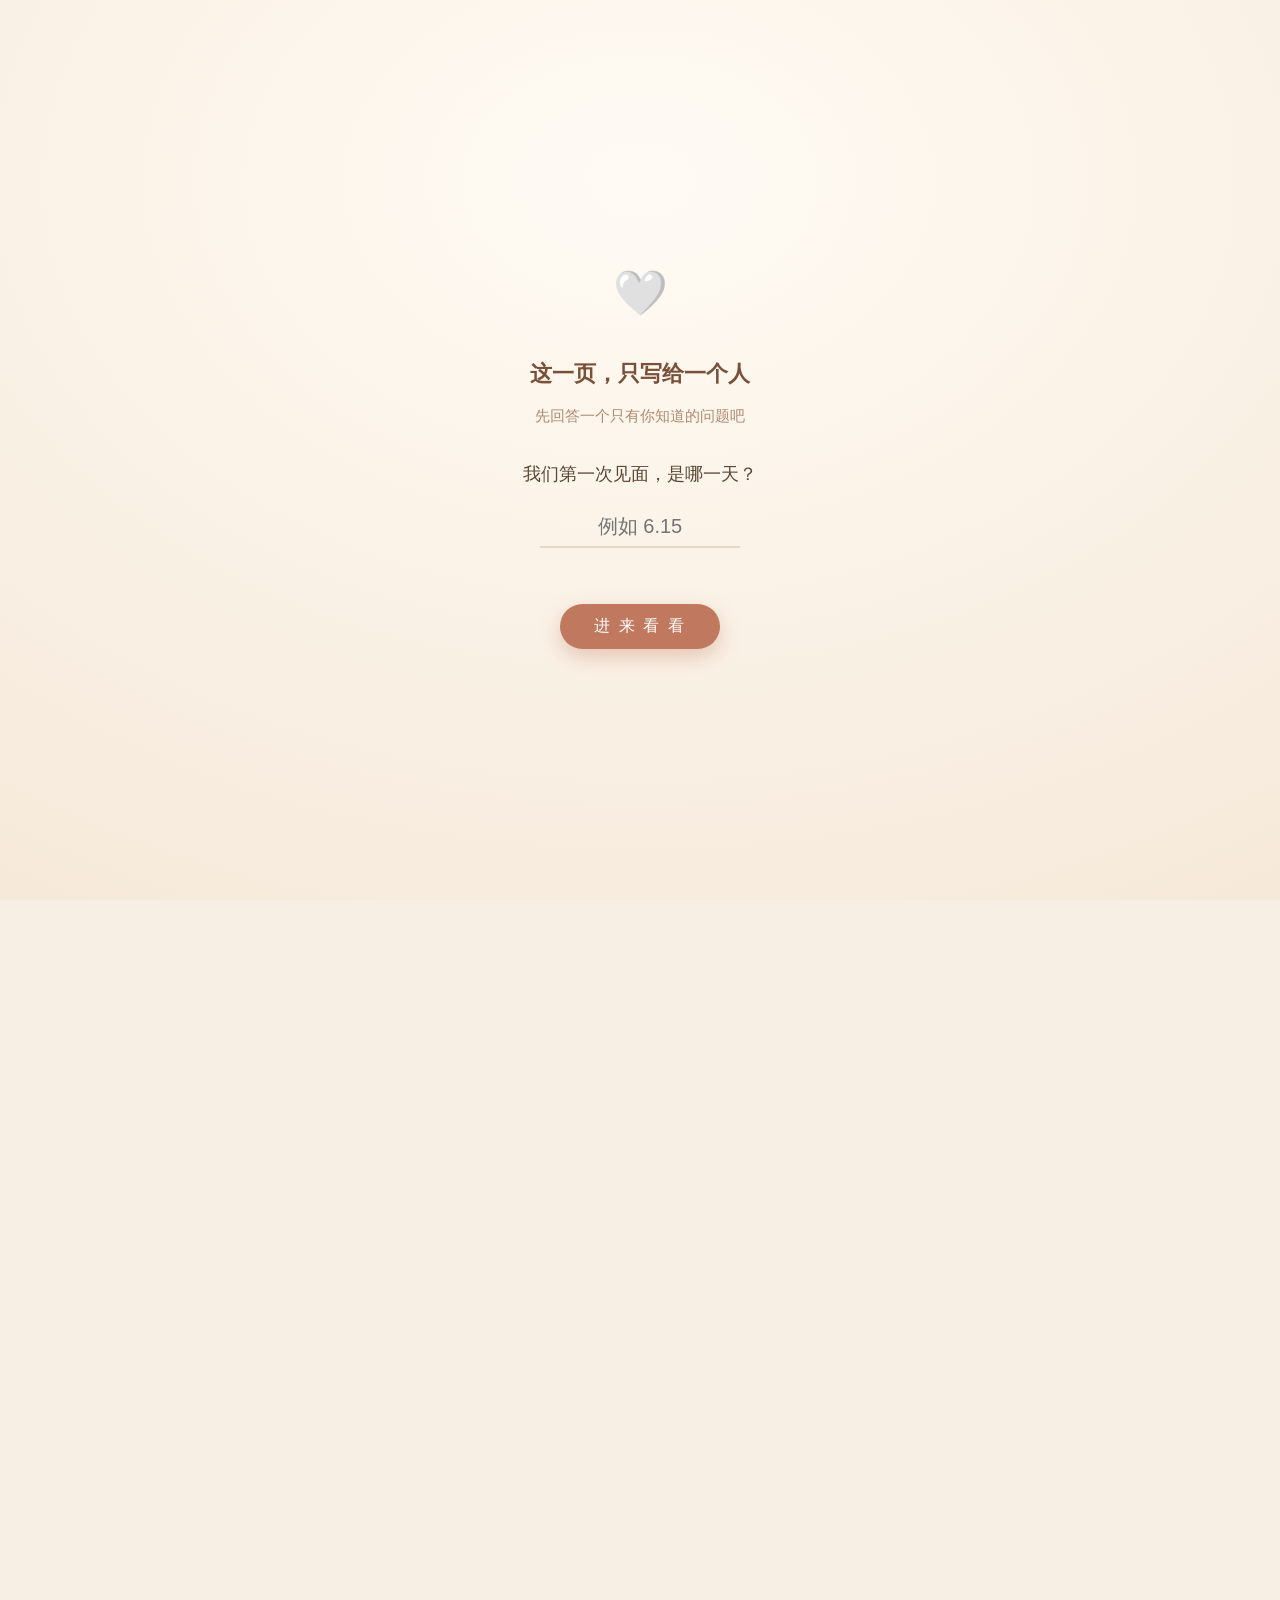
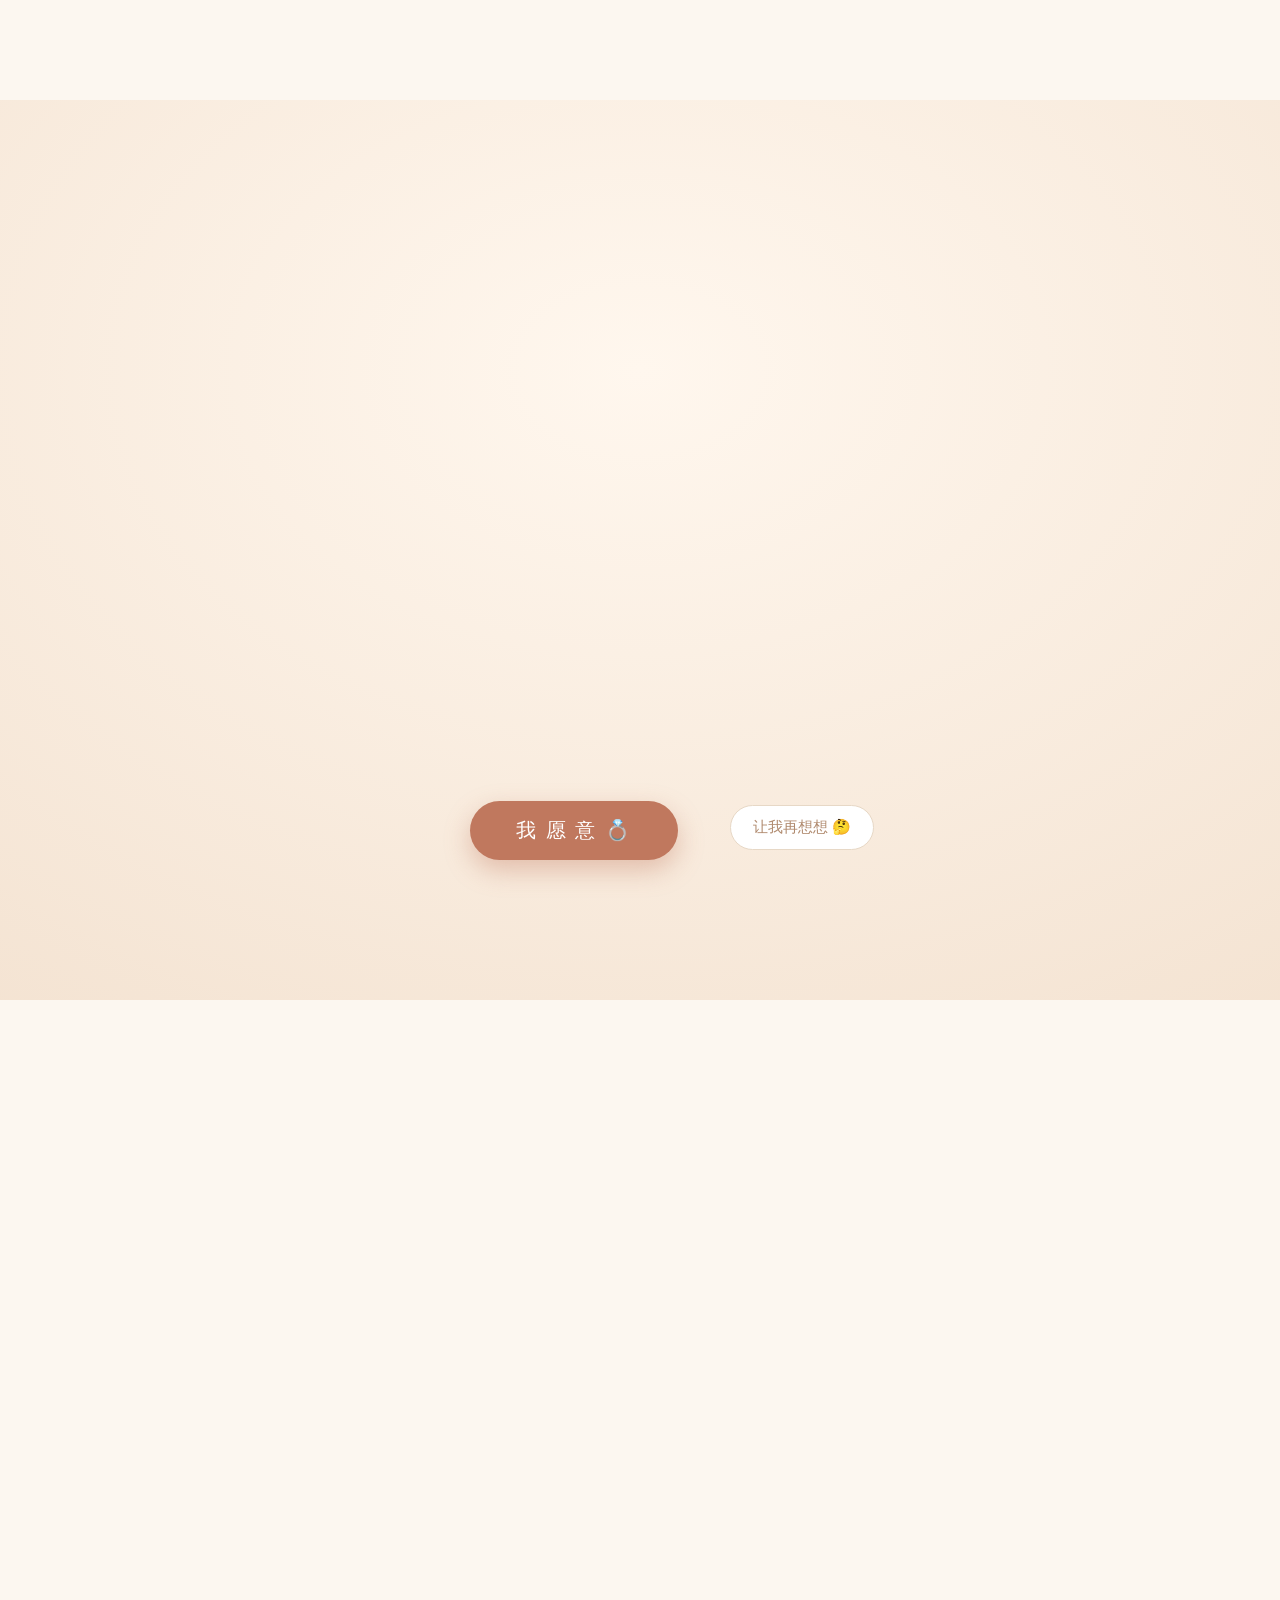
==== index.html @ af5c833c "chore: translate code comments and test descriptions to English (user-facing Chinese copy preserved)" ====
<!DOCTYPE html>
<html lang="zh-CN">
<head>
<meta charset="utf-8">
<meta name="viewport" content="width=device-width, initial-scale=1, viewport-fit=cover">
<meta name="robots" content="noindex, nofollow">
<title>致小胖猪</title>
<link rel="stylesheet" href="css/style.css">
</head>
<body class="locked">

  <!-- Entry gate -->
  <div class="gate" id="gate">
    <div class="heart">🤍</div>
    <h1>这一页，只写给一个人</h1>
    <p>先回答一个只有你知道的问题吧</p>
    <div class="q serif">我们第一次见面，是哪一天？</div>
    <input id="gateInput" inputmode="text" placeholder="例如 6.15" autocomplete="off">
    <div class="err" id="gateErr">再想想～就是你后来赖上我的那天 😏</div>
    <button id="gateBtn">进 来 看 看</button>
  </div>

  <button class="music" id="music" title="背景音乐">🎵</button>
  <!-- Optional background music: put bgm.mp3 into assets/audio/ then uncomment -->
  <!-- <audio id="bgm" loop preload="none" src="assets/audio/bgm.mp3"></audio> -->

  <!-- ① Hero -->
  <section id="hero">
    <div class="heroimg"><img src="assets/img/hero.jpg" alt=""></div>
    <div class="ovl"></div>
    <div class="herotext reveal">
      <div class="eyebrow">FOR 朱高洁</div>
      <div class="title serif">亲爱的小胖猪</div>
      <div class="sub">有些话，我想认真地、从头讲给你听。</div>
    </div>
    <div class="scroll-hint">↓ 往下滑</div>
  </section>

  <!-- ② Origin 6.15 (photo pending, placeholder for now) -->
  <section>
    <div class="ph reveal"><div class="ic">🖼️</div><div class="t">这一天的照片，正在找……<br>先留个位置给它</div></div>
    <div class="reveal">
      <div class="label">2025.6.15 · 我们的第一天</div>
      <div class="h serif">从小红书的一句「你好」开始</div>
      <div class="rule"></div>
      <div class="body">谁能想到呢——在小红书上滑到你，我鼓起勇气打了声招呼，然后就有了 6 月 15 号那次见面。那天之后，我脑子里只剩一个念头：还想再见你。</div>
    </div>
  </section>

  <!-- ③ Together 6.20 -->
  <section>
    <div class="reveal">
      <div class="label">2025.6.20 · 在一起</div>
      <div class="h serif">然后，你就赖上我啦</div>
      <div class="counter" id="counter">0 <small>天</small></div>
      <div class="body">从那天起，我的每一天都有了固定的主角。</div>
    </div>
  </section>

  <!-- ④a West Lake 9.21 -->
  <section>
    <div class="photo reveal"><img src="assets/img/xihu-0921.jpg" loading="lazy" alt=""></div>
    <div class="reveal">
      <div class="label">2025.9.21 · 西湖边</div>
      <div class="h serif">你偷亲我的那天</div>
      <div class="rule"></div>
      <div class="body">西湖边的风，还有你凑过来的那一下。我假装淡定，其实心跳得像擂鼓——那一刻我就知道，这个人我认定了。</div>
    </div>
  </section>

  <!-- ④b Hengdian 9.28 -->
  <section>
    <div class="photo reveal"><img src="assets/img/hengdian-0928.jpg" loading="lazy" alt=""></div>
    <div class="reveal">
      <div class="label">2025.9.28 · 横店</div>
      <div class="h serif">著名的「大摆锤事件」</div>
      <div class="rule"></div>
      <div class="body">还记得那个大摆锤吗？我到现在都记得那颗差点被甩出去的心脏。从那天起，我们光荣地、一致地告别了所有刺激类项目——谢谢你，愿意陪我一起怂。</div>
    </div>
  </section>

  <!-- ④c Wuzhen, praying to the Matchmaker God 11.8 -->
  <section>
    <div class="photo reveal"><img src="assets/img/yuelao-1108.jpg" loading="lazy" alt=""></div>
    <div class="reveal">
      <div class="label">2025.11.8 · 乌镇</div>
      <div class="h serif">我一个人，去替我们拜了月老</div>
      <div class="rule"></div>
      <div class="body">那天我一个人去了乌镇，偷偷给月老上了香，替我们许了个愿。谢谢它，把你从小红书那头，一路牵到我身边——原来"喜结良缘"这四个字，说的就是我们。</div>
    </div>
  </section>

  <!-- ⑤ Handwritten letters -->
  <section>
    <div class="letters reveal">
      <div class="letter"><div class="letter-img"><img src="assets/img/letter-birthday.jpg" loading="lazy" alt=""></div><div class="cap">生日 · 2025.12.23</div></div>
      <div class="letter"><div class="letter-img"><img src="assets/img/letter-valentine.jpg" loading="lazy" alt=""></div><div class="cap">情人节 · 2026.2.14</div></div>
    </div>
    <div class="reveal">
      <div class="label">你写给我的信</div>
      <div class="h serif">我们也会闹脾气，<br>但你总愿意好好把话写下来</div>
      <div class="rule"></div>
      <div class="body">我们也吵过架。可每次我笨嘴拙舌讲不清的时候，你会安静地把心里话写成信——我生日一封，情人节一封。那两封信我一直留着。它们让我明白：愿意好好沟通的两个人，什么坎都过得去。</div>
    </div>
  </section>

  <!-- ⑥ What moved me -->
  <section>
    <div class="photo reveal"><img src="assets/img/move-golf.jpg" loading="lazy" alt=""></div>
    <div class="reveal">
      <div class="label">你最打动我的地方</div>
      <div class="h serif">是你的理解，和包容</div>
      <div class="rule"></div>
      <div class="body">我不是最会说话、最浪漫的那种人，可你总是懂我，也总能包容我的笨拙。和你在一起，我可以做最放松的自己。这一点，胜过所有。</div>
    </div>
  </section>

  <!-- ⑦ Lead-in (standalone screen) -->
  <section>
    <div class="reveal">
      <div class="h serif" style="font-size:24px">说了这么多，<br>其实我只想问你一件事。</div>
      <div class="scroll-hint" style="position:static;margin-top:30px">↓</div>
    </div>
  </section>

  <!-- ⑧ Proposal -->
  <section id="ask">
    <div class="photo reveal" style="width:min(64vw,300px)"><img src="assets/img/ask-proposal.jpg" loading="lazy" alt=""></div>
    <div class="reveal"><div class="title serif">朱高洁，<br>嫁给我好吗？</div></div>
    <div class="btns" id="btns">
      <div class="yes-wrap"><button class="btn-yes" id="btnYes">我 愿 意 💍</button></div>
      <button class="btn-no" id="btnNo">让我再想想 🤔</button>
    </div>
  </section>

  <!-- ⑨ Success climax (full-screen overlay) -->
  <div class="final" id="final">
    <div class="photo"><img src="assets/img/xiuhe.jpg" loading="lazy" alt=""></div>
    <div class="line serif">那……余生请多指教，<br>我的小胖猪 💍</div>
  </div>

  <!-- ⑩ Next step -->
  <section id="next">
    <div class="photo reveal"><img src="assets/img/lookup.jpg" loading="lazy" alt=""></div>
    <div class="reveal">
      <div class="label">现在</div>
      <div class="h serif">抬起头，然后——</div>
      <div class="body serif" style="margin-top:8px;font-size:20px;color:var(--serif-ink)">别装看不见啦，小胖猪——<br>我在等你。</div>
    </div>
  </section>

  <script type="module" src="js/main.js"></script>
</body>
</html>
---- css/style.css ----
:root{
  --cream:#FCF7F0; --cream2:#F7EFE4; --ink:#5A4632; --serif-ink:#7A5038;
  --terra:#C0785E; --muted:#B08A6E; --line:#E7D8C6;
}
*{box-sizing:border-box;margin:0;padding:0}
html{scroll-behavior:smooth}
body{background:var(--cream);color:var(--ink);
  font-family:-apple-system,BlinkMacSystemFont,"PingFang SC","Helvetica Neue",sans-serif;
  line-height:1.9;-webkit-font-smoothing:antialiased;overflow-x:hidden}
body.locked{overflow:hidden;height:100vh}
.serif{font-family:"Songti SC","Noto Serif SC",STSong,serif}

/* Entry gate */
.gate{position:fixed;inset:0;z-index:100;background:radial-gradient(120% 120% at 50% 20%,#FFFBF4,#F3E4D2);
  display:flex;flex-direction:column;align-items:center;justify-content:center;text-align:center;padding:32px;
  transition:opacity .9s ease,visibility .9s}
.gate.open{opacity:0;visibility:hidden}
.gate .heart{font-size:44px;margin-bottom:18px}
.gate h1{font-size:22px;color:var(--serif-ink);font-weight:600;margin-bottom:8px}
.gate p{color:var(--muted);font-size:15px;margin-bottom:26px}
.gate .q{font-size:18px;color:var(--ink);margin-bottom:16px}
.gate input{border:none;border-bottom:2px solid var(--line);background:transparent;
  font-size:20px;text-align:center;padding:8px 12px;width:200px;color:var(--serif-ink);outline:none}
.gate input:focus{border-color:var(--terra)}
.gate button{margin-top:24px;border:none;background:var(--terra);color:#fff;font-size:16px;
  padding:12px 34px;border-radius:999px;cursor:pointer;letter-spacing:2px;box-shadow:0 8px 20px rgba(192,120,94,.35)}
.gate .err{color:var(--terra);font-size:14px;height:18px;margin-top:14px;opacity:0;transition:opacity .3s}
.gate.shake{animation:shake .4s}
@keyframes shake{0%,100%{transform:translateX(0)}25%{transform:translateX(-8px)}75%{transform:translateX(8px)}}

.music{position:fixed;top:16px;right:16px;z-index:60;width:42px;height:42px;border-radius:50%;
  border:1px solid var(--line);background:rgba(252,247,240,.8);-webkit-backdrop-filter:blur(6px);backdrop-filter:blur(6px);
  font-size:18px;cursor:pointer;display:flex;align-items:center;justify-content:center;opacity:0;transition:opacity .6s}
.revealed .music{opacity:1}

section{min-height:100vh;display:flex;flex-direction:column;justify-content:center;align-items:center;
  padding:72px 24px;text-align:center;position:relative}
section:nth-of-type(even){background:var(--cream2)}
.label{font-size:12px;letter-spacing:4px;text-transform:uppercase;color:var(--muted);margin-bottom:14px}
.h{font-size:25px;color:var(--serif-ink);font-weight:600;margin-bottom:20px;line-height:1.5}
.body{max-width:560px;font-size:16px;color:var(--ink);opacity:.9}
.rule{width:34px;height:2px;background:var(--terra);margin:22px auto}

.photo{width:min(78vw,400px);aspect-ratio:3/4;border-radius:16px;overflow:hidden;
  box-shadow:0 18px 44px rgba(122,80,56,.22);margin:0 auto 26px}
.photo.wide{aspect-ratio:4/3;width:min(86vw,540px)}
.photo img{width:100%;height:100%;object-fit:cover;display:block}

.ph{width:min(78vw,400px);aspect-ratio:3/4;border-radius:16px;margin:0 auto 26px;
  border:2px dashed var(--line);display:flex;flex-direction:column;align-items:center;justify-content:center;
  color:var(--muted);background:repeating-linear-gradient(45deg,#FBF3E9,#FBF3E9 12px,#F7EFE4 12px,#F7EFE4 24px)}
.ph .ic{font-size:30px;margin-bottom:8px}
.ph .t{font-size:13px;letter-spacing:1px;line-height:1.7}

.letters{display:flex;gap:18px;justify-content:center;flex-wrap:wrap;margin-bottom:26px}
.letter{display:flex;flex-direction:column;align-items:center;gap:8px}
.letter-img{width:min(42vw,220px);aspect-ratio:3/4;border-radius:12px;overflow:hidden;
  box-shadow:0 14px 34px rgba(122,80,56,.24)}
.letter-img img{width:100%;height:100%;object-fit:cover;display:block}
.cap{font-size:12px;color:var(--muted);letter-spacing:1px}

.reveal{opacity:0;transform:translateY(28px);transition:opacity 1s ease,transform 1s ease}
.reveal.in{opacity:1;transform:none}

.scroll-hint{position:absolute;bottom:26px;left:50%;transform:translateX(-50%);
  color:var(--muted);font-size:13px;letter-spacing:2px;animation:bob 1.8s infinite}
@keyframes bob{0%,100%{transform:translate(-50%,0)}50%{transform:translate(-50%,8px)}}

/* Hero full-bleed photo */
#hero{padding:0;overflow:hidden}
#hero .heroimg{position:absolute;inset:0;z-index:0}
#hero .heroimg img{width:100%;height:100%;object-fit:cover}
#hero .ovl{position:absolute;inset:0;z-index:1;
  background:linear-gradient(180deg,rgba(252,247,240,.25),rgba(252,247,240,.55) 55%,rgba(252,247,240,.92))}
#hero .herotext{position:relative;z-index:2;margin-top:auto;margin-bottom:12vh}
#hero .eyebrow{font-size:12px;letter-spacing:6px;color:var(--terra);margin-bottom:16px}
#hero .title{font-size:40px;color:var(--serif-ink);font-weight:600;margin-bottom:12px}
#hero .sub{color:#6b5645;font-size:16px}

.counter{font-size:56px;color:var(--terra);font-weight:700;margin:8px 0}
.counter small{font-size:18px;color:var(--muted);font-weight:400}

#ask{background:radial-gradient(120% 120% at 50% 30%,#FFF7EE,#F0DCC8);overflow:hidden}
#ask .title{font-size:34px;color:var(--serif-ink);font-weight:700;margin-bottom:44px;line-height:1.5}
.btns{position:relative;width:100%;max-width:520px;height:130px;margin:0 auto}
.btn-yes{background:var(--terra);color:#fff;border:none;font-size:20px;padding:16px 46px;border-radius:999px;
  cursor:pointer;box-shadow:0 10px 26px rgba(192,120,94,.4);letter-spacing:2px}
.btn-no{position:absolute;left:calc(50% + 90px);top:34px;background:#fff;color:var(--muted);border:1px solid var(--line);
  font-size:15px;padding:12px 22px;border-radius:999px;cursor:pointer;transition:transform .18s ease,left .18s,top .18s}
.yes-wrap{position:absolute;left:calc(50% - 170px);top:30px}
.final{position:fixed;inset:0;z-index:50;display:flex;flex-direction:column;align-items:center;justify-content:center;
  text-align:center;padding:24px;background:radial-gradient(120% 120% at 50% 30%,#FFF7EE,#F0DCC8);
  opacity:0;visibility:hidden;transition:opacity 1s ease}
.final.show{opacity:1;visibility:visible}
.final .photo{width:min(70vw,320px);margin-bottom:22px}
.final .line{font-size:26px;color:var(--serif-ink);line-height:1.6}
.petal{position:fixed;top:-40px;font-size:22px;z-index:60;pointer-events:none;animation:fall linear forwards}
@keyframes fall{to{transform:translateY(112vh) rotate(360deg);opacity:.2}}

#next .cta{margin-top:8px;background:var(--serif-ink);color:#fff;border:none;font-size:17px;
  padding:14px 34px;border-radius:999px;cursor:pointer;letter-spacing:2px;text-decoration:none;display:inline-block}
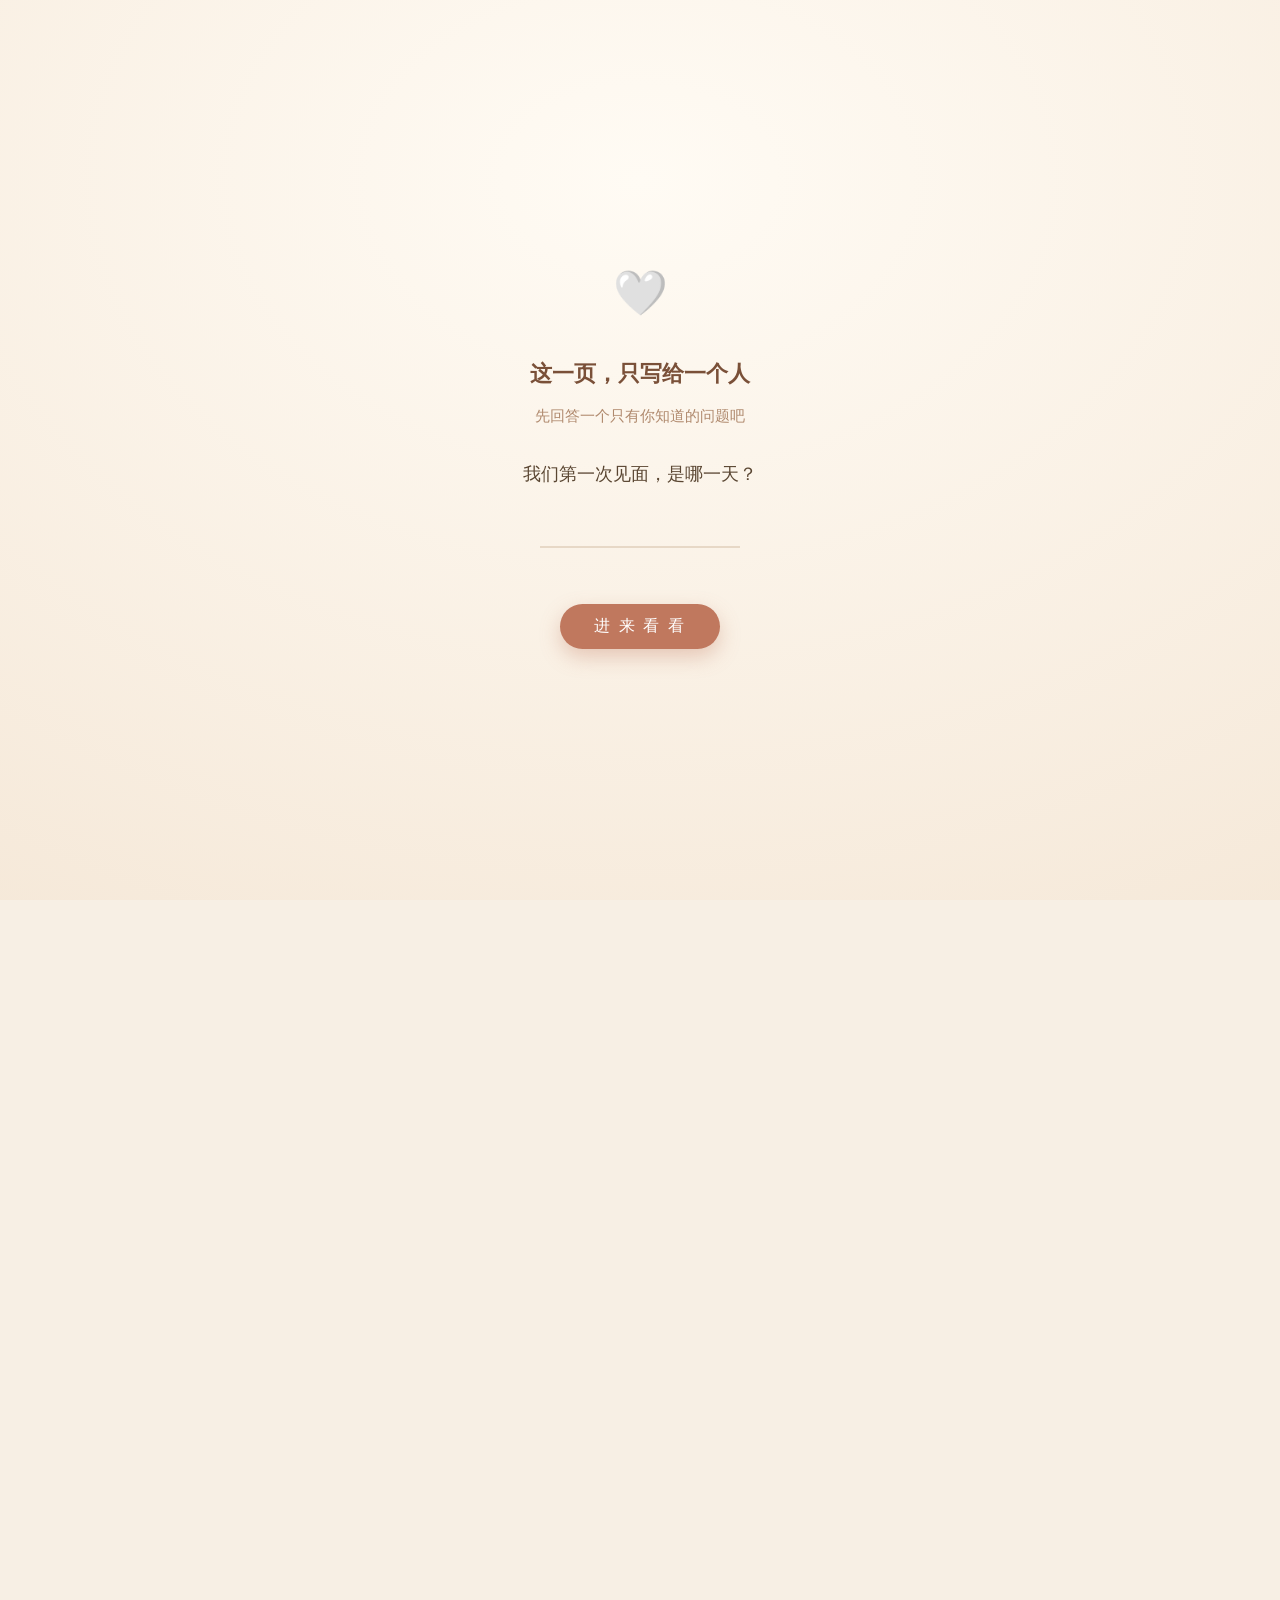
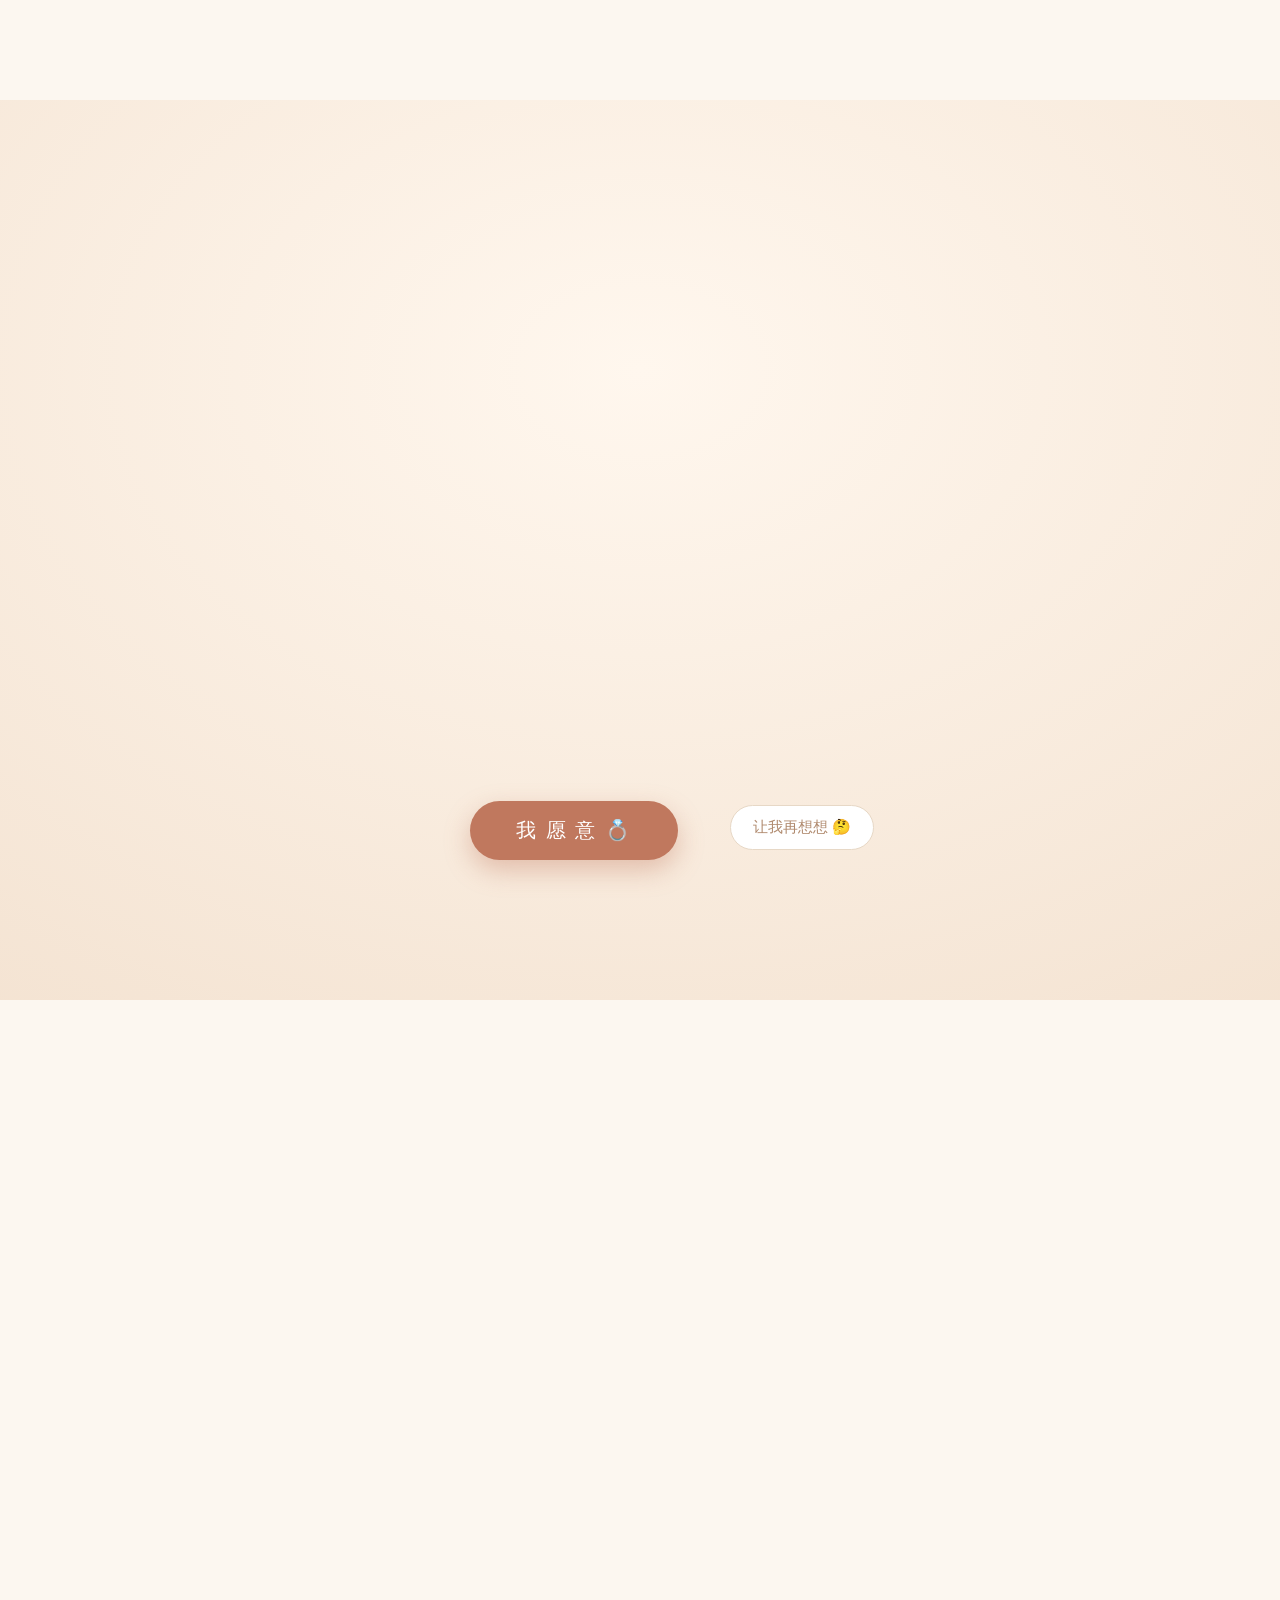
==== commit 68d3c8a0: "feat: drop the gate placeholder so the answer format is not handed over The hint spelled out the exp" ====
--- a/index.html
+++ b/index.html
@@ -5,6 +5,7 @@
 <meta name="viewport" content="width=device-width, initial-scale=1, viewport-fit=cover">
 <meta name="robots" content="noindex, nofollow">
 <title>致小胖猪</title>
+<link rel="icon" href="data:image/svg+xml,<svg xmlns='http://www.w3.org/2000/svg' viewBox='0 0 100 100'><text y='.9em' font-size='90'>🤍</text></svg>">
 <link rel="stylesheet" href="css/style.css">
 </head>
 <body class="locked">
@@ -15,14 +16,14 @@
     <h1>这一页，只写给一个人</h1>
     <p>先回答一个只有你知道的问题吧</p>
     <div class="q serif">我们第一次见面，是哪一天？</div>
-    <input id="gateInput" inputmode="text" placeholder="例如 6.15" autocomplete="off">
+    <input id="gateInput" inputmode="text" autocomplete="off">
     <div class="err" id="gateErr">再想想～就是你后来赖上我的那天 😏</div>
     <button id="gateBtn">进 来 看 看</button>
   </div>
 
   <button class="music" id="music" title="背景音乐">🎵</button>
-  <!-- Optional background music: put bgm.mp3 into assets/audio/ then uncomment -->
-  <!-- <audio id="bgm" loop preload="none" src="assets/audio/bgm.mp3"></audio> -->
+  <!-- Eternal Hope by Kevin MacLeod (incompetech.com), CC BY 4.0 — see README credits -->
+  <audio id="bgm" loop preload="none" src="assets/audio/bgm.mp3"></audio>
 
   <!-- ① Hero -->
   <section id="hero">
@@ -36,9 +37,9 @@
     <div class="scroll-hint">↓ 往下滑</div>
   </section>
 
-  <!-- ② Origin 6.15 (photo pending, placeholder for now) -->
+  <!-- ② Origin 6.15 -->
   <section>
-    <div class="ph reveal"><div class="ic">🖼️</div><div class="t">这一天的照片，正在找……<br>先留个位置给它</div></div>
+    <div class="photo reveal"><img src="assets/img/meet-0615.jpg" loading="lazy" alt=""></div>
     <div class="reveal">
       <div class="label">2025.6.15 · 我们的第一天</div>
       <div class="h serif">从小红书的一句「你好」开始</div>
@@ -137,6 +138,7 @@
   <div class="final" id="final">
     <div class="photo"><img src="assets/img/xiuhe.jpg" loading="lazy" alt=""></div>
     <div class="line serif">那……余生请多指教，<br>我的小胖猪 💍</div>
+    <div class="final-hint" id="finalHint">轻触一下 ↓</div>
   </div>
 
   <!-- ⑩ Next step -->
--- a/css/style.css
+++ b/css/style.css
@@ -46,15 +46,9 @@
 .photo.wide{aspect-ratio:4/3;width:min(86vw,540px)}
 .photo img{width:100%;height:100%;object-fit:cover;display:block}
 
-.ph{width:min(78vw,400px);aspect-ratio:3/4;border-radius:16px;margin:0 auto 26px;
-  border:2px dashed var(--line);display:flex;flex-direction:column;align-items:center;justify-content:center;
-  color:var(--muted);background:repeating-linear-gradient(45deg,#FBF3E9,#FBF3E9 12px,#F7EFE4 12px,#F7EFE4 24px)}
-.ph .ic{font-size:30px;margin-bottom:8px}
-.ph .t{font-size:13px;letter-spacing:1px;line-height:1.7}
-
 .letters{display:flex;gap:18px;justify-content:center;flex-wrap:wrap;margin-bottom:26px}
 .letter{display:flex;flex-direction:column;align-items:center;gap:8px}
-.letter-img{width:min(42vw,220px);aspect-ratio:3/4;border-radius:12px;overflow:hidden;
+.letter-img{width:min(40vw,220px);aspect-ratio:3/4;border-radius:12px;overflow:hidden;
   box-shadow:0 14px 34px rgba(122,80,56,.24)}
 .letter-img img{width:100%;height:100%;object-fit:cover;display:block}
 .cap{font-size:12px;color:var(--muted);letter-spacing:1px}
@@ -76,6 +70,7 @@
 #hero .eyebrow{font-size:12px;letter-spacing:6px;color:var(--terra);margin-bottom:16px}
 #hero .title{font-size:40px;color:var(--serif-ink);font-weight:600;margin-bottom:12px}
 #hero .sub{color:#6b5645;font-size:16px}
+#hero .scroll-hint{color:#8A6B52}
 
 .counter{font-size:56px;color:var(--terra);font-weight:700;margin:8px 0}
 .counter small{font-size:18px;color:var(--muted);font-weight:400}
@@ -84,16 +79,26 @@
 #ask .title{font-size:34px;color:var(--serif-ink);font-weight:700;margin-bottom:44px;line-height:1.5}
 .btns{position:relative;width:100%;max-width:520px;height:130px;margin:0 auto}
 .btn-yes{background:var(--terra);color:#fff;border:none;font-size:20px;padding:16px 46px;border-radius:999px;
-  cursor:pointer;box-shadow:0 10px 26px rgba(192,120,94,.4);letter-spacing:2px}
+  white-space:nowrap;cursor:pointer;box-shadow:0 10px 26px rgba(192,120,94,.4);letter-spacing:2px}
 .btn-no{position:absolute;left:calc(50% + 90px);top:34px;background:#fff;color:var(--muted);border:1px solid var(--line);
-  font-size:15px;padding:12px 22px;border-radius:999px;cursor:pointer;transition:transform .18s ease,left .18s,top .18s}
+  font-size:15px;padding:12px 22px;border-radius:999px;white-space:nowrap;cursor:pointer;transition:transform .18s ease,left .18s,top .18s}
 .yes-wrap{position:absolute;left:calc(50% - 170px);top:30px}
+/* Narrow screens can't fit both buttons on one row, so stack them */
+@media (max-width:480px){
+  .btns{height:180px}
+  .yes-wrap{left:0;right:0;top:6px;display:flex;justify-content:center}
+  .btn-no{left:auto;right:6px;top:110px}
+}
 .final{position:fixed;inset:0;z-index:50;display:flex;flex-direction:column;align-items:center;justify-content:center;
   text-align:center;padding:24px;background:radial-gradient(120% 120% at 50% 30%,#FFF7EE,#F0DCC8);
   opacity:0;visibility:hidden;transition:opacity 1s ease}
 .final.show{opacity:1;visibility:visible}
 .final .photo{width:min(70vw,320px);margin-bottom:22px}
 .final .line{font-size:26px;color:var(--serif-ink);line-height:1.6}
+.final-hint{margin-top:34px;color:var(--muted);font-size:14px;letter-spacing:2px;
+  opacity:0;transition:opacity 1s ease;animation:bob2 1.8s infinite}
+.final-hint.in{opacity:1}
+@keyframes bob2{0%,100%{transform:translateY(0)}50%{transform:translateY(6px)}}
 .petal{position:fixed;top:-40px;font-size:22px;z-index:60;pointer-events:none;animation:fall linear forwards}
 @keyframes fall{to{transform:translateY(112vh) rotate(360deg);opacity:.2}}
 
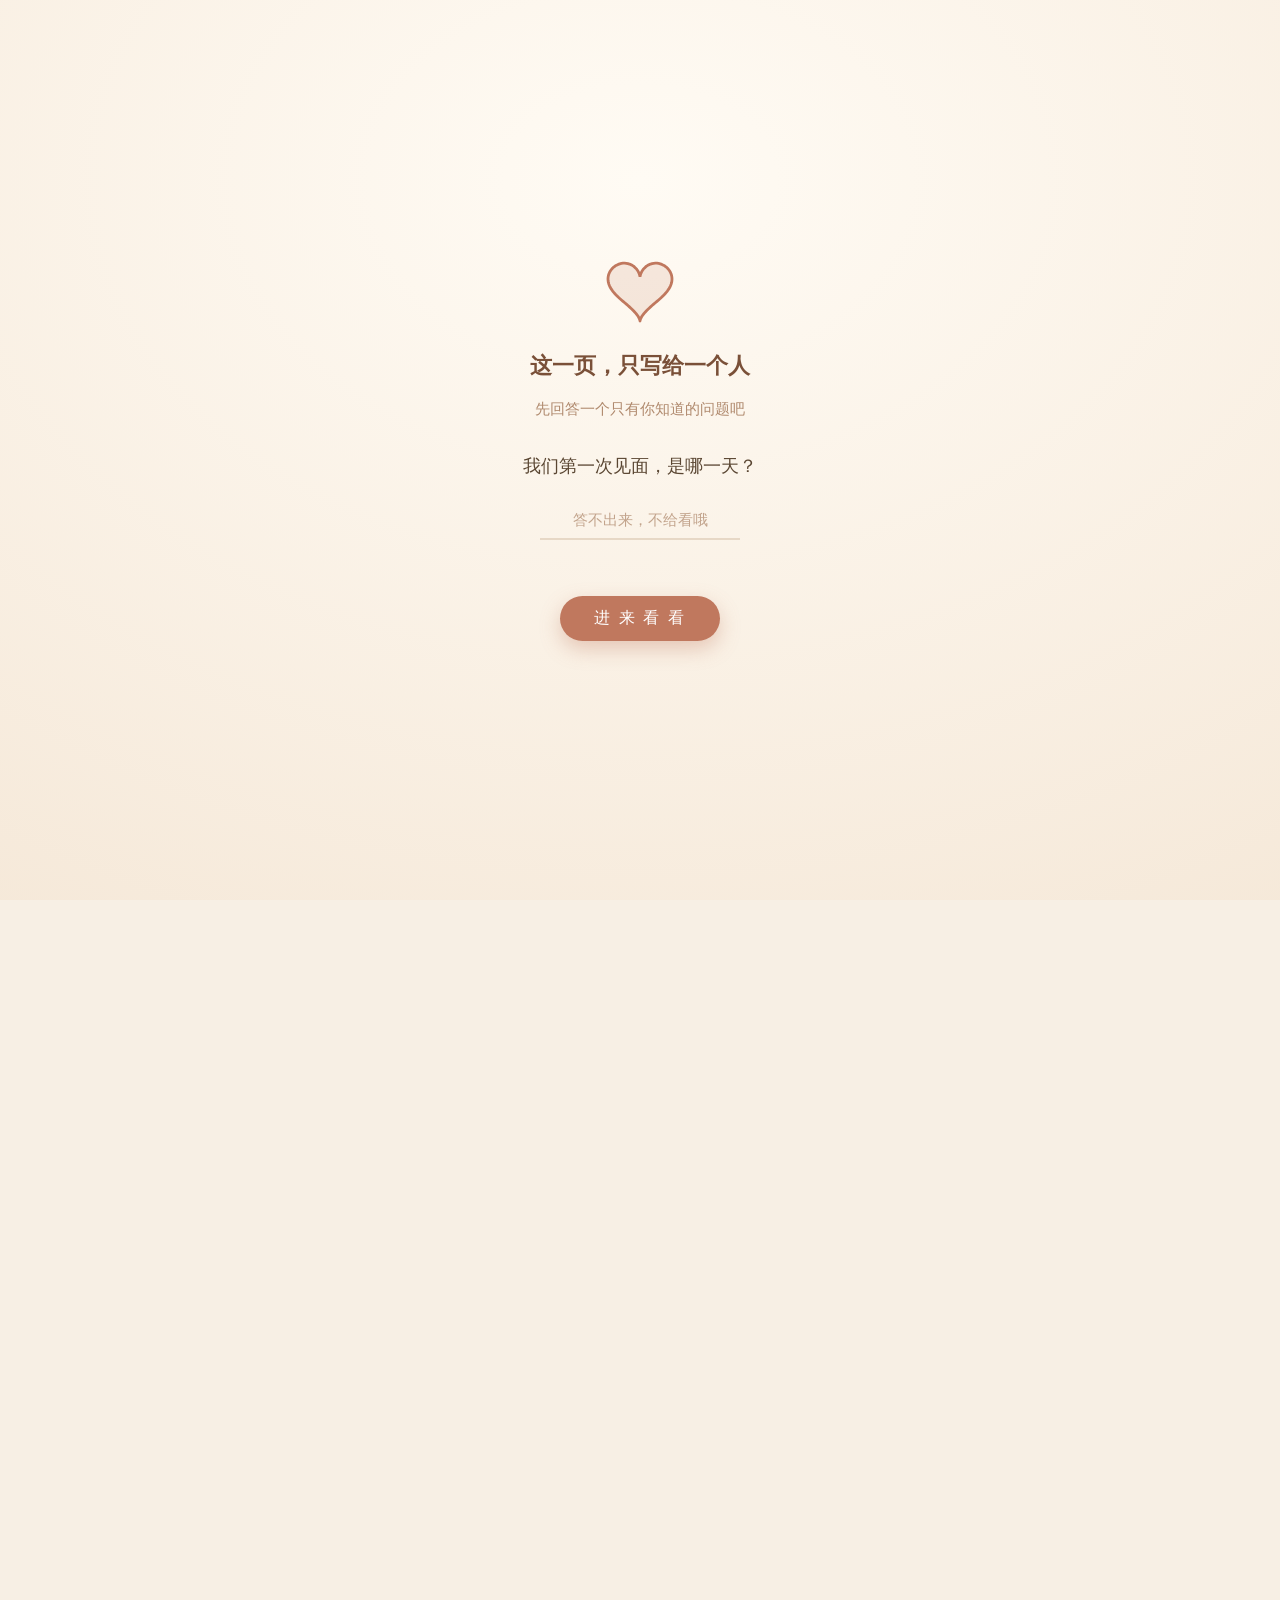
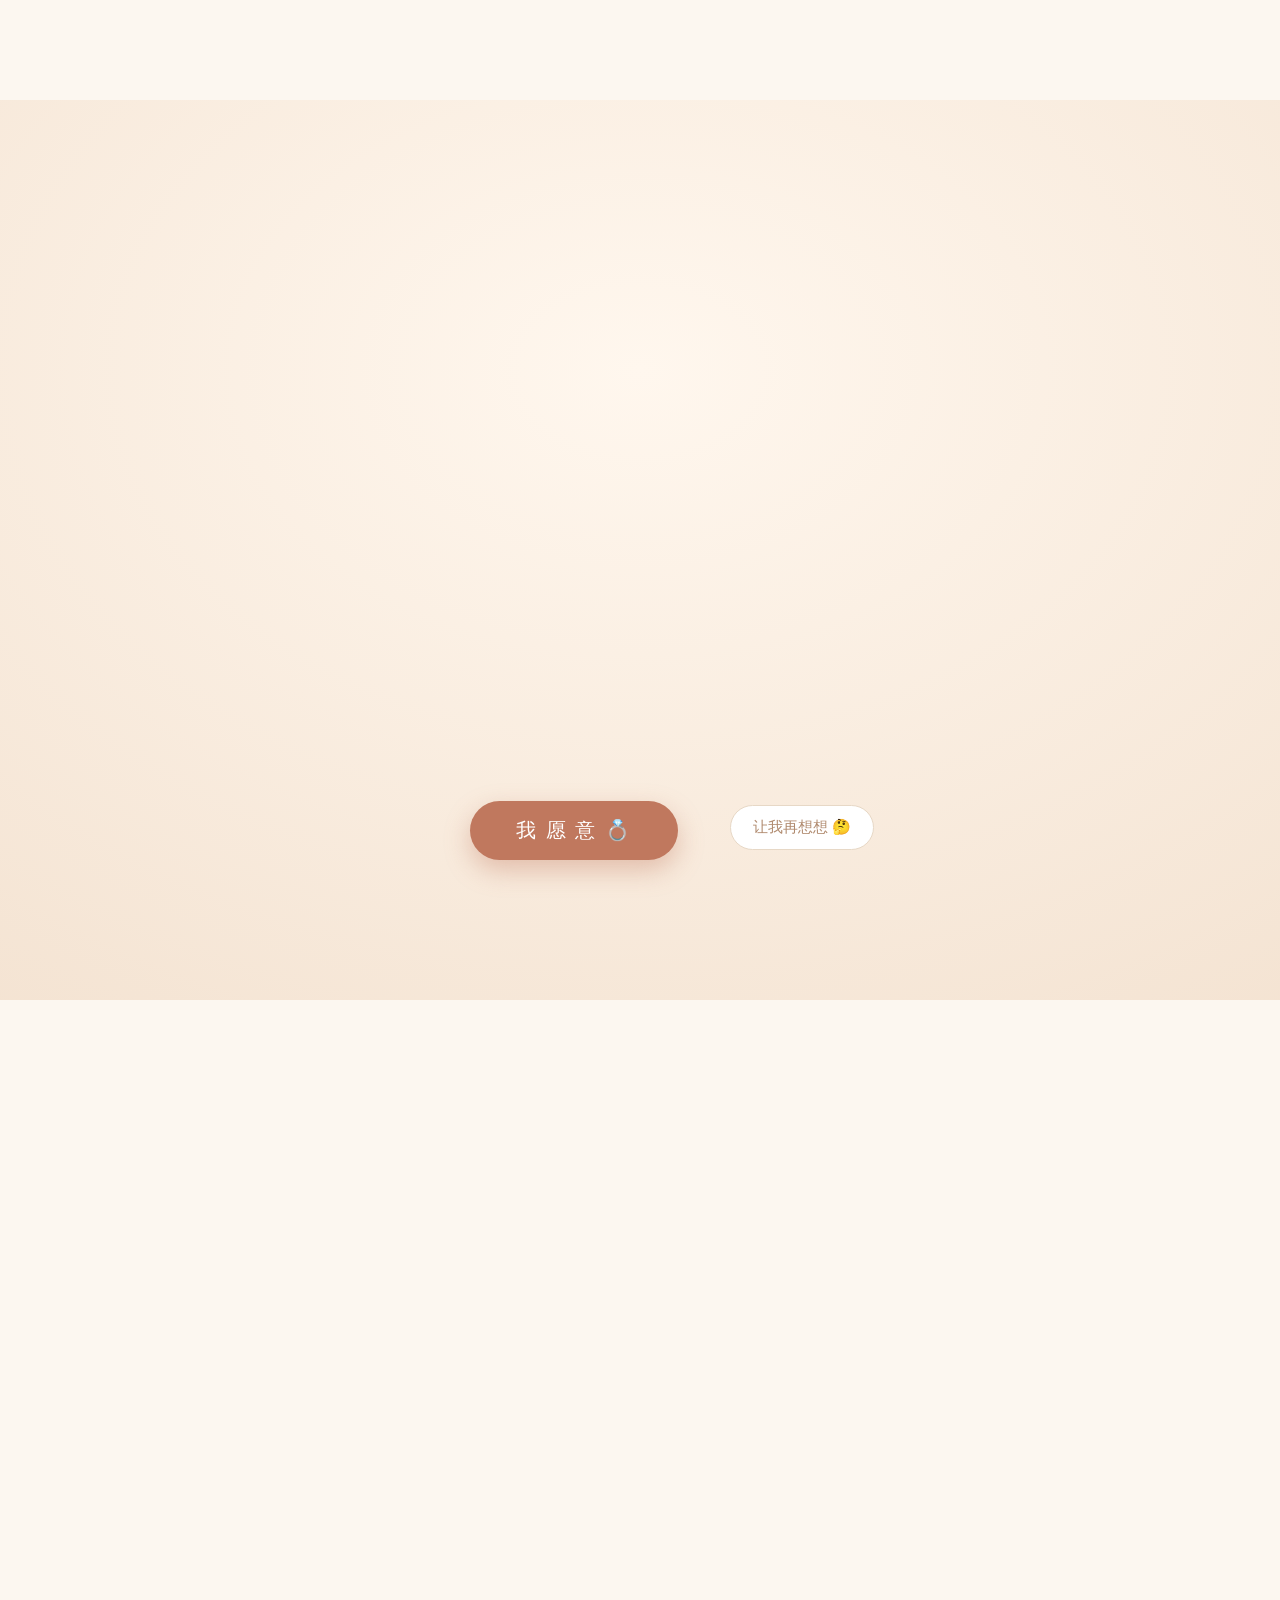
==== commit 83ea82b1: "feat: draw the gate heart from a parametric curve The grey heart emoji read as a dead placeholder. P" ====
--- a/index.html
+++ b/index.html
@@ -12,11 +12,11 @@
 
   <!-- Entry gate -->
   <div class="gate" id="gate">
-    <div class="heart">🤍</div>
+    <svg class="heart" viewBox="-18 -14 36 33" aria-hidden="true"><path id="heartPath" pathLength="100"></path></svg>
     <h1>这一页，只写给一个人</h1>
     <p>先回答一个只有你知道的问题吧</p>
     <div class="q serif">我们第一次见面，是哪一天？</div>
-    <input id="gateInput" inputmode="text" autocomplete="off">
+    <input id="gateInput" inputmode="text" placeholder="答不出来，不给看哦" autocomplete="off">
     <div class="err" id="gateErr">再想想～就是你后来赖上我的那天 😏</div>
     <button id="gateBtn">进 来 看 看</button>
   </div>
--- a/css/style.css
+++ b/css/style.css
@@ -15,12 +15,21 @@
   display:flex;flex-direction:column;align-items:center;justify-content:center;text-align:center;padding:32px;
   transition:opacity .9s ease,visibility .9s}
 .gate.open{opacity:0;visibility:hidden}
-.gate .heart{font-size:44px;margin-bottom:18px}
+.gate .heart{width:72px;margin-bottom:20px;overflow:visible;
+  animation:heart-beat 2.6s ease-in-out 2.5s infinite}
+.gate .heart path{fill:rgba(192,120,94,0);stroke:var(--terra);stroke-width:1.4;
+  stroke-linejoin:round;stroke-dasharray:100;stroke-dashoffset:100;
+  animation:heart-draw 2.2s cubic-bezier(.4,0,.25,1) .3s forwards,heart-fill 1.2s ease-out 2.2s forwards}
+@keyframes heart-draw{to{stroke-dashoffset:0}}
+@keyframes heart-fill{to{fill:rgba(192,120,94,.15)}}
+@keyframes heart-beat{0%,100%{transform:scale(1)}12%{transform:scale(1.09)}24%{transform:scale(1)}
+  36%{transform:scale(1.05)}48%{transform:scale(1)}}
 .gate h1{font-size:22px;color:var(--serif-ink);font-weight:600;margin-bottom:8px}
 .gate p{color:var(--muted);font-size:15px;margin-bottom:26px}
 .gate .q{font-size:18px;color:var(--ink);margin-bottom:16px}
 .gate input{border:none;border-bottom:2px solid var(--line);background:transparent;
   font-size:20px;text-align:center;padding:8px 12px;width:200px;color:var(--serif-ink);outline:none}
+.gate input::placeholder{color:var(--muted);font-size:15px;opacity:.75}
 .gate input:focus{border-color:var(--terra)}
 .gate button{margin-top:24px;border:none;background:var(--terra);color:#fff;font-size:16px;
   padding:12px 34px;border-radius:999px;cursor:pointer;letter-spacing:2px;box-shadow:0 8px 20px rgba(192,120,94,.35)}
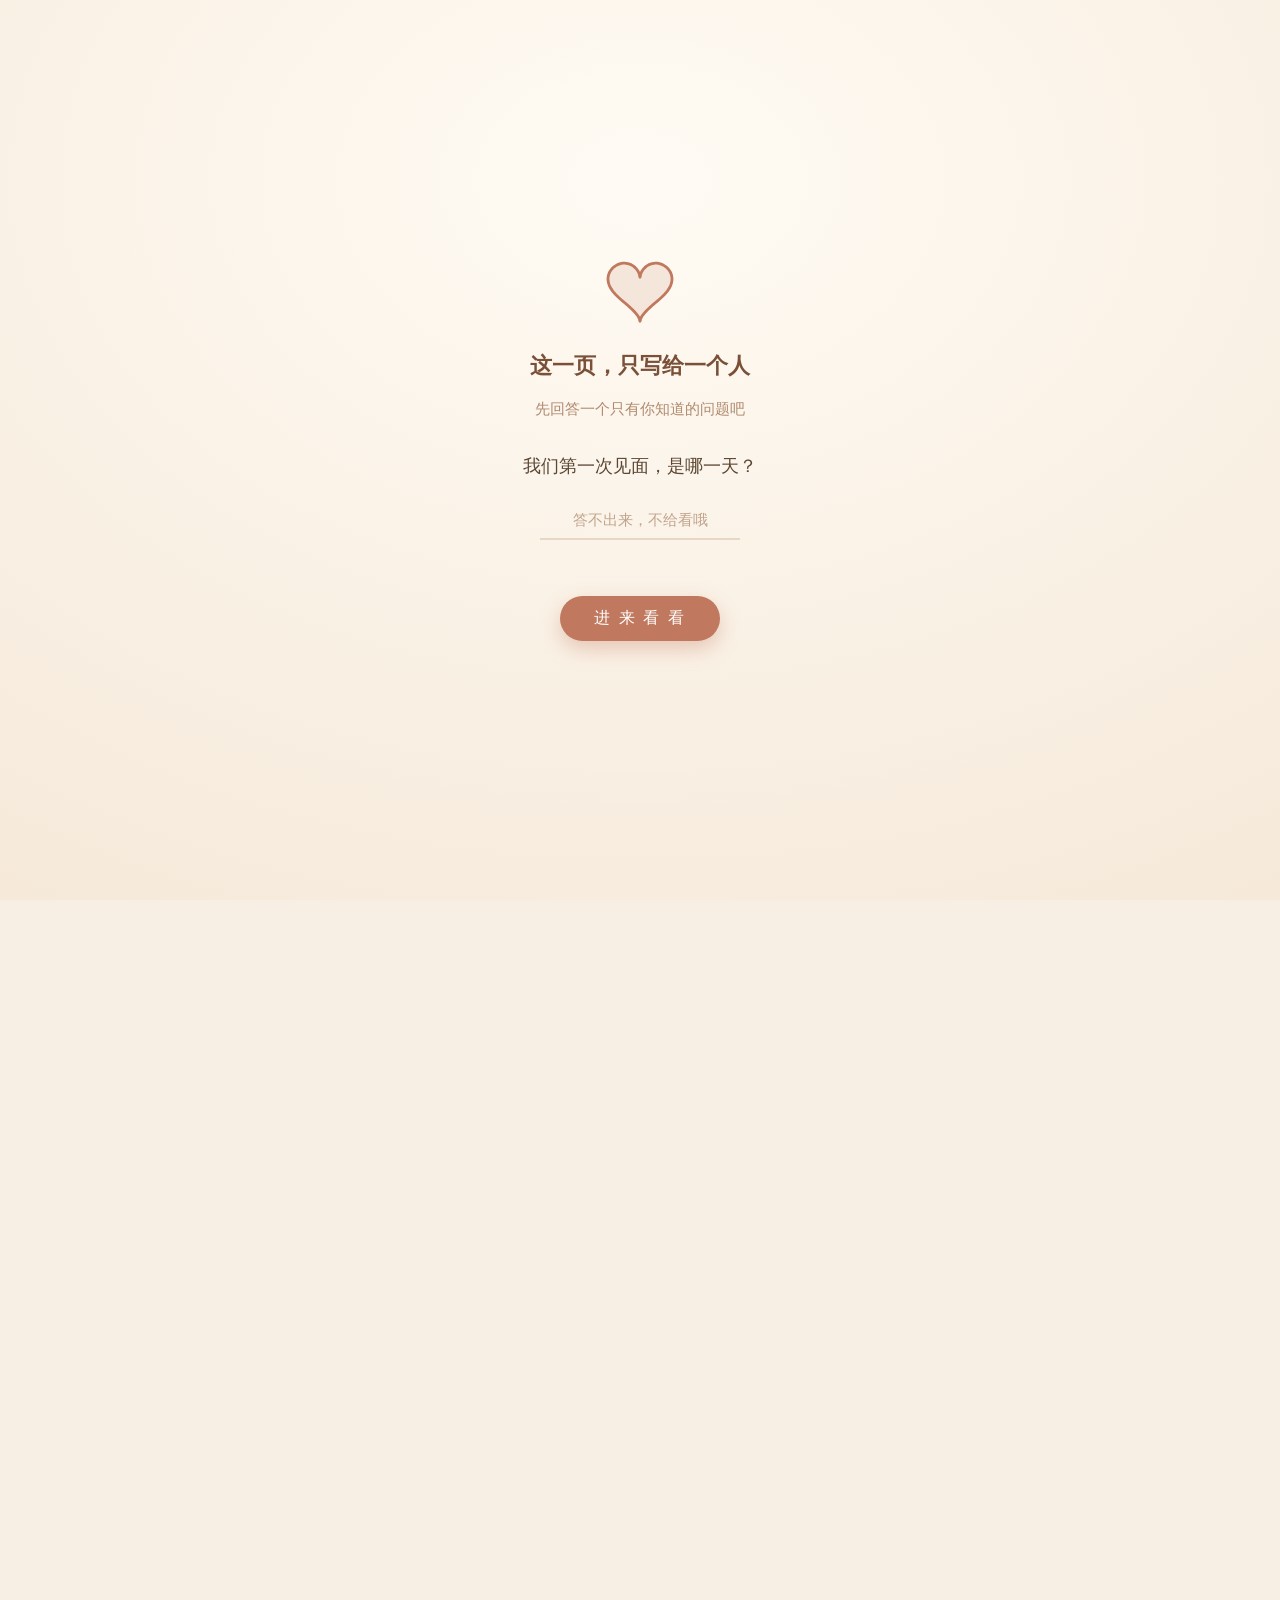
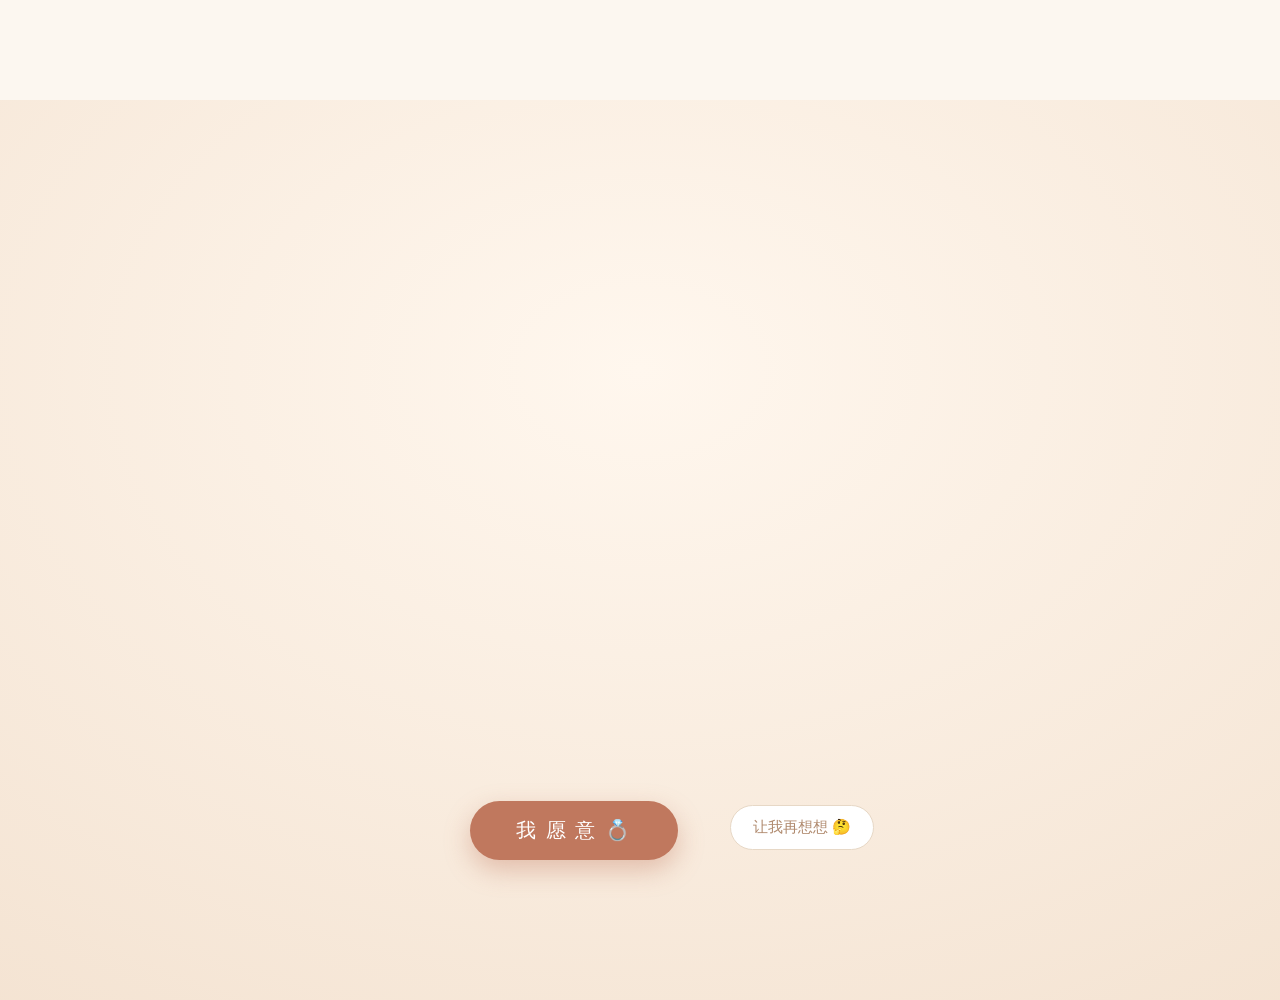
==== commit 322461da: "feat: keep the closing screen hidden until she answers, and make both hearts warmer The closing sect" ====
--- a/index.html
+++ b/index.html
@@ -5,14 +5,17 @@
 <meta name="viewport" content="width=device-width, initial-scale=1, viewport-fit=cover">
 <meta name="robots" content="noindex, nofollow">
 <title>致小胖猪</title>
-<link rel="icon" href="data:image/svg+xml,<svg xmlns='http://www.w3.org/2000/svg' viewBox='0 0 100 100'><text y='.9em' font-size='90'>🤍</text></svg>">
+<link rel="icon" href="data:image/svg+xml,<svg xmlns='http://www.w3.org/2000/svg' viewBox='-17 -13 34 31'><path fill='%23C8402F' d='M0.0 -5.0L0.1 -5.9L1.1 -8.0L3.2 -10.4L6.6 -11.8L10.4 -11.5L13.8 -9.4L15.7 -6.0L15.7 -2.0L13.8 1.9L10.4 5.5L6.6 8.8L3.2 11.9L1.1 14.5L0.1 16.3L0.0 17.0L-0.1 16.3L-1.1 14.5L-3.2 11.9L-6.6 8.8L-10.4 5.5L-13.8 1.9L-15.7 -2.0L-15.7 -6.0L-13.8 -9.4L-10.4 -11.5L-6.6 -11.8L-3.2 -10.4L-1.1 -8.0L-0.1 -5.9Z'/></svg>">
 <link rel="stylesheet" href="css/style.css">
 </head>
 <body class="locked">
 
   <!-- Entry gate -->
   <div class="gate" id="gate">
-    <svg class="heart" viewBox="-18 -14 36 33" aria-hidden="true"><path id="heartPath" pathLength="100"></path></svg>
+    <svg class="heart" viewBox="-18 -14 36 33" aria-hidden="true">
+      <path class="half" id="heartL" pathLength="100"></path>
+      <path class="half" id="heartR" pathLength="100"></path>
+    </svg>
     <h1>这一页，只写给一个人</h1>
     <p>先回答一个只有你知道的问题吧</p>
     <div class="q serif">我们第一次见面，是哪一天？</div>
@@ -143,11 +146,10 @@
 
   <!-- ⑩ Next step -->
   <section id="next">
-    <div class="photo reveal"><img src="assets/img/lookup.jpg" loading="lazy" alt=""></div>
     <div class="reveal">
       <div class="label">现在</div>
-      <div class="h serif">抬起头，然后——</div>
-      <div class="body serif" style="margin-top:8px;font-size:20px;color:var(--serif-ink)">别装看不见啦，小胖猪——<br>我在等你。</div>
+      <div class="h serif">别装看不见啦，小胖猪——</div>
+      <div class="body serif" style="margin-top:14px;font-size:22px;color:var(--serif-ink)">抬起头，我在等你。</div>
     </div>
   </section>
 
--- a/css/style.css
+++ b/css/style.css
@@ -18,7 +18,7 @@
 .gate .heart{width:72px;margin-bottom:20px;overflow:visible;
   animation:heart-beat 2.6s ease-in-out 2.5s infinite}
 .gate .heart path{fill:rgba(192,120,94,0);stroke:var(--terra);stroke-width:1.4;
-  stroke-linejoin:round;stroke-dasharray:100;stroke-dashoffset:100;
+  stroke-linecap:round;stroke-dasharray:100;stroke-dashoffset:100;
   animation:heart-draw 2.2s cubic-bezier(.4,0,.25,1) .3s forwards,heart-fill 1.2s ease-out 2.2s forwards}
 @keyframes heart-draw{to{stroke-dashoffset:0}}
 @keyframes heart-fill{to{fill:rgba(192,120,94,.15)}}
@@ -111,5 +111,5 @@
 .petal{position:fixed;top:-40px;font-size:22px;z-index:60;pointer-events:none;animation:fall linear forwards}
 @keyframes fall{to{transform:translateY(112vh) rotate(360deg);opacity:.2}}
 
-#next .cta{margin-top:8px;background:var(--serif-ink);color:#fff;border:none;font-size:17px;
-  padding:14px 34px;border-radius:999px;cursor:pointer;letter-spacing:2px;text-decoration:none;display:inline-block}
+#next{display:none}
+#next.unlocked{display:flex}
